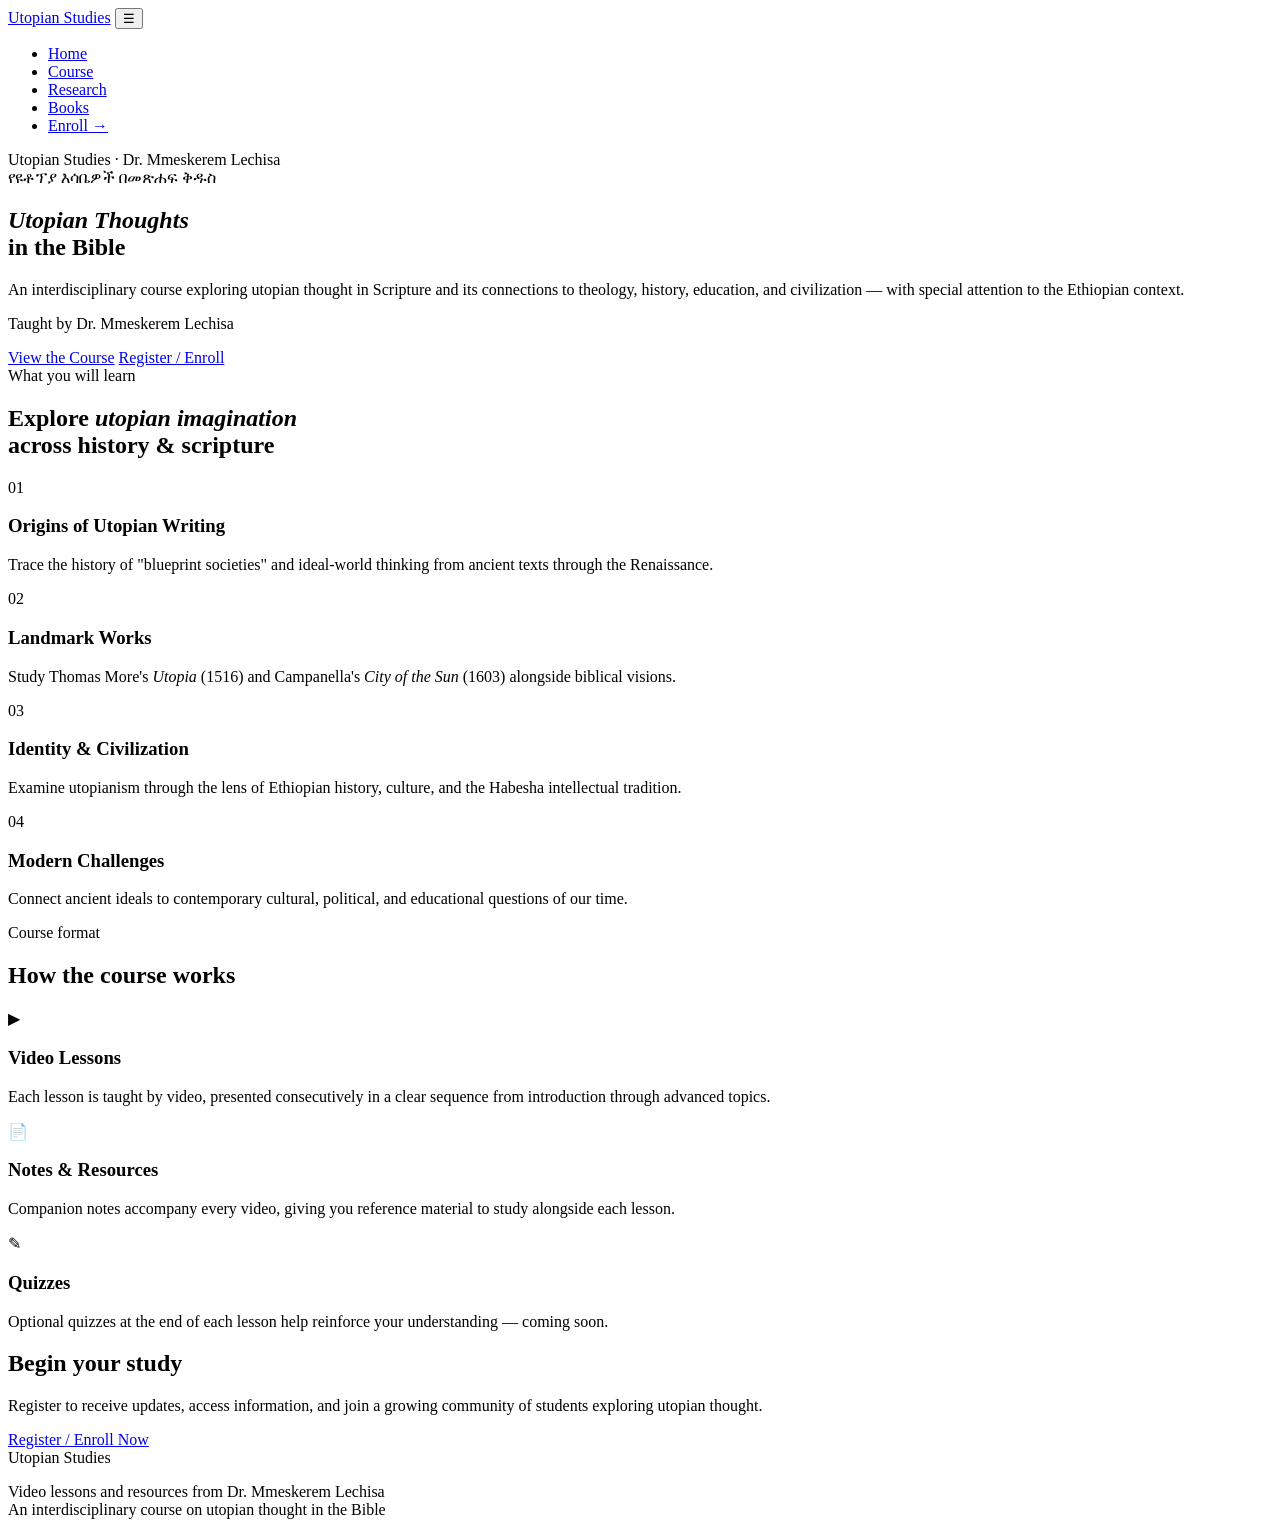
==== index.html @ aadc256b "Add files via upload" ====
<!DOCTYPE html>
<html lang="en">
<head>
<meta charset="UTF-8">
<meta name="viewport" content="width=device-width, initial-scale=1">
<title>Home | Utopian Studies</title>
<meta name="description" content="Video lessons and resources from Dr. Mmeskerem Lechisa — an interdisciplinary course on utopian thought in the Bible.">
<link rel="preconnect" href="https://fonts.googleapis.com">
<link href="https://fonts.googleapis.com/css2?family=Playfair+Display:ital,wght@0,400;0,600;1,400&family=Crimson+Pro:ital,wght@0,300;0,400;0,500;1,300;1,400&display=swap" rel="stylesheet">
<link rel="stylesheet" href="css/style.css">
</head>
<body>

<nav>
  <a class="nav-brand" href="index.html">Utopian Studies</a>
  <button class="nav-toggle" aria-label="Toggle menu">☰</button>
  <ul class="nav-links">
    <li><a href="index.html" class="active">Home</a></li>
    <li><a href="course.html">Course</a></li>
    <li><a href="about.html">Research</a></li>
    <li><a href="books.html">Books</a></li>
    <li><a href="enroll.html" class="nav-enroll">Enroll →</a></li>
  </ul>
</nav>

<section class="hero">
  <div class="hero-bg-pattern"></div>
  <div class="hero-ornament"></div>
  <div class="hero-content">
    <div class="hero-eyebrow">Utopian Studies · Dr. Mmeskerem Lechisa</div>
    <div class="hero-amharic">የዩቶፕያ እሳቤዎች በመጽሐፍ ቅዱስ</div>
    <h1 class="hero-title"><em>Utopian Thoughts</em><br>in the Bible</h1>
    <p class="hero-desc">An interdisciplinary course exploring utopian thought in Scripture and its connections to theology, history, education, and civilization — with special attention to the Ethiopian context.</p>
    <p class="hero-author">Taught by Dr. Mmeskerem Lechisa</p>
    <div class="hero-ctas">
      <a class="btn-primary" href="course.html">View the Course</a>
      <a class="btn-outline" href="enroll.html">Register / Enroll</a>
    </div>
  </div>
</section>

<div class="gold-divider"></div>

<div class="section">
  <div class="section-label">What you will learn</div>
  <h2 class="section-title">Explore <em>utopian imagination</em><br>across history &amp; scripture</h2>

  <div class="learn-grid">
    <div class="learn-card">
      <div class="learn-num">01</div>
      <h3>Origins of Utopian Writing</h3>
      <p>Trace the history of "blueprint societies" and ideal-world thinking from ancient texts through the Renaissance.</p>
    </div>
    <div class="learn-card">
      <div class="learn-num">02</div>
      <h3>Landmark Works</h3>
      <p>Study Thomas More's <em>Utopia</em> (1516) and Campanella's <em>City of the Sun</em> (1603) alongside biblical visions.</p>
    </div>
    <div class="learn-card">
      <div class="learn-num">03</div>
      <h3>Identity &amp; Civilization</h3>
      <p>Examine utopianism through the lens of Ethiopian history, culture, and the Habesha intellectual tradition.</p>
    </div>
    <div class="learn-card">
      <div class="learn-num">04</div>
      <h3>Modern Challenges</h3>
      <p>Connect ancient ideals to contemporary cultural, political, and educational questions of our time.</p>
    </div>
  </div>
</div>

<div class="format-section">
  <div class="section format-section-inner">
    <div class="section-label">Course format</div>
    <h2 class="section-title">How the course works</h2>
    <div class="format-grid">
      <div class="format-card">
        <div class="format-icon">▶</div>
        <h3>Video Lessons</h3>
        <p>Each lesson is taught by video, presented consecutively in a clear sequence from introduction through advanced topics.</p>
      </div>
      <div class="format-card">
        <div class="format-icon">📄</div>
        <h3>Notes &amp; Resources</h3>
        <p>Companion notes accompany every video, giving you reference material to study alongside each lesson.</p>
      </div>
      <div class="format-card">
        <div class="format-icon">✎</div>
        <h3>Quizzes</h3>
        <p>Optional quizzes at the end of each lesson help reinforce your understanding — coming soon.</p>
      </div>
    </div>
  </div>
</div>

<div class="register-section">
  <h2>Begin your study</h2>
  <p>Register to receive updates, access information, and join a growing community of students exploring utopian thought.</p>
  <a class="btn-dark" href="enroll.html">Register / Enroll Now</a>
</div>

<footer>
  <div class="footer-brand">Utopian Studies</div>
  <p>Video lessons and resources from Dr. Mmeskerem Lechisa<br>
  An interdisciplinary course on utopian thought in the Bible</p>
</footer>

<script src="js/nav.js"></script>
</body>
</html>
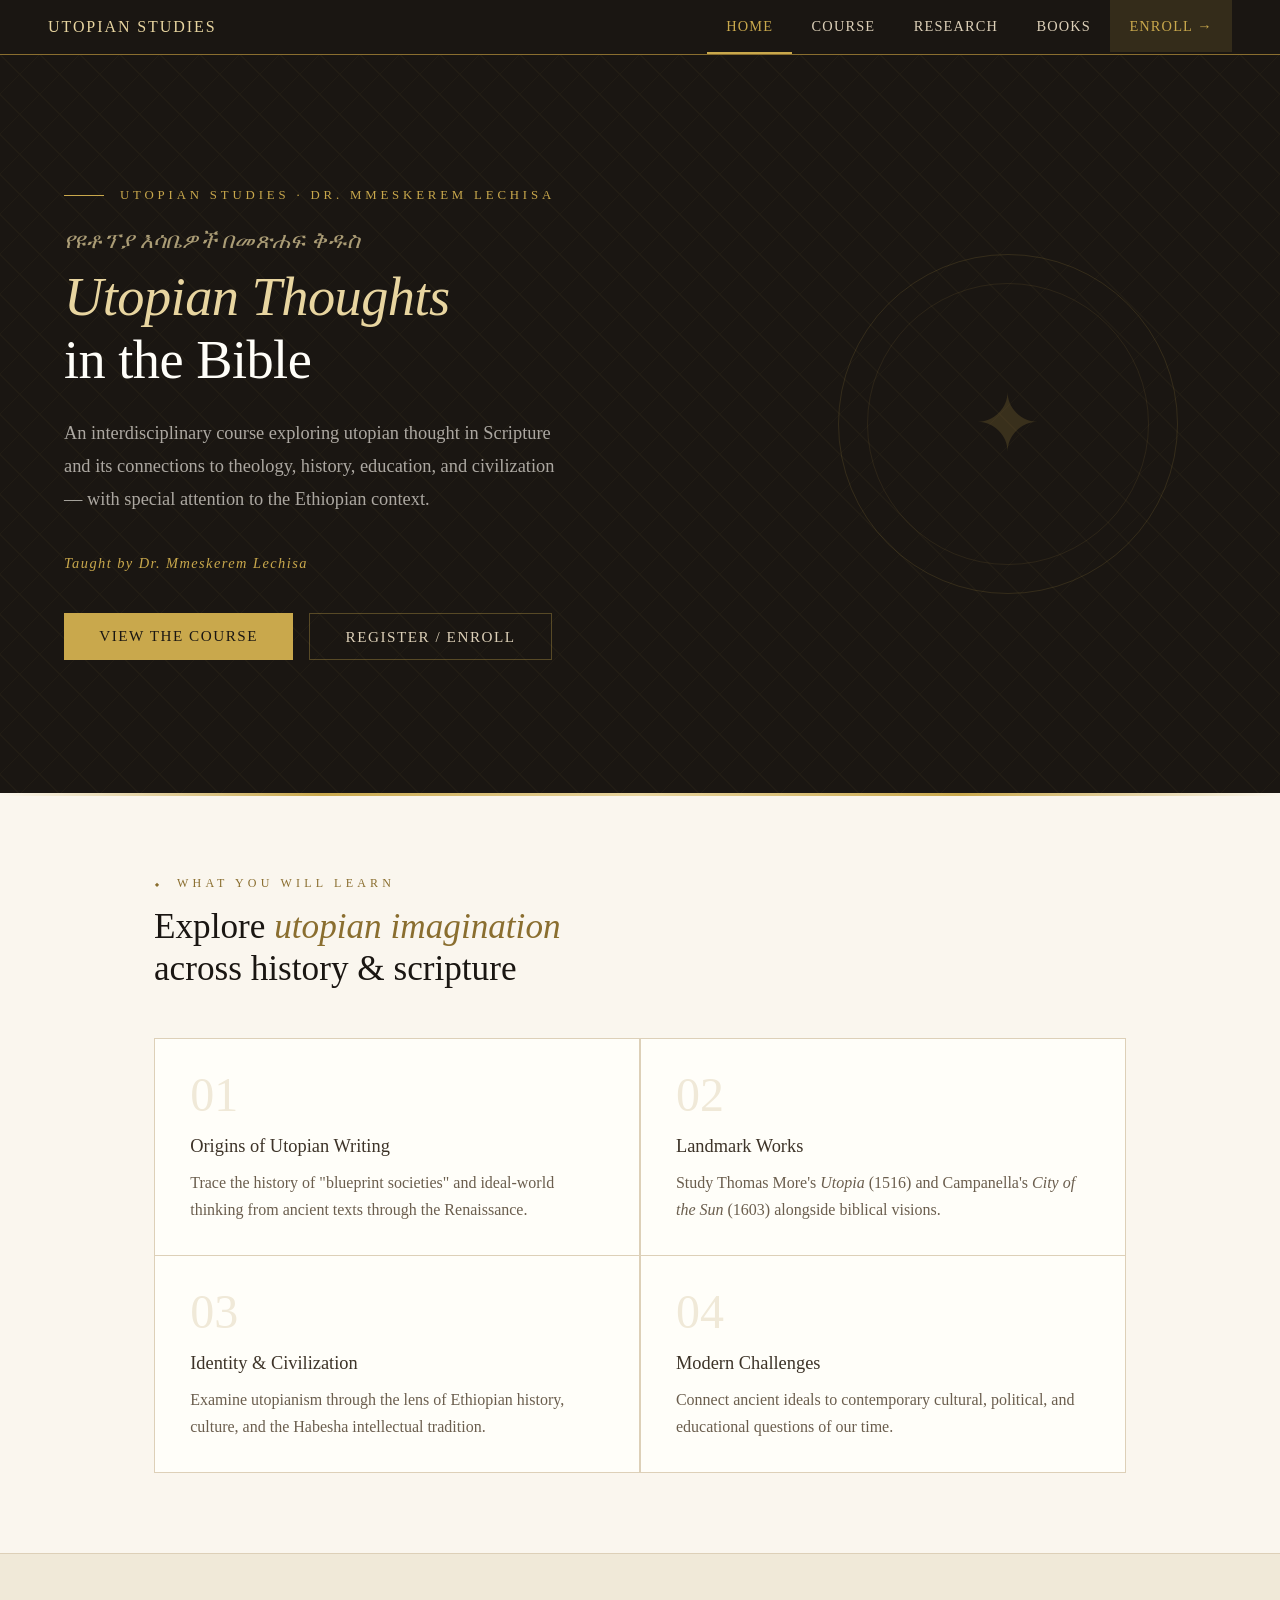
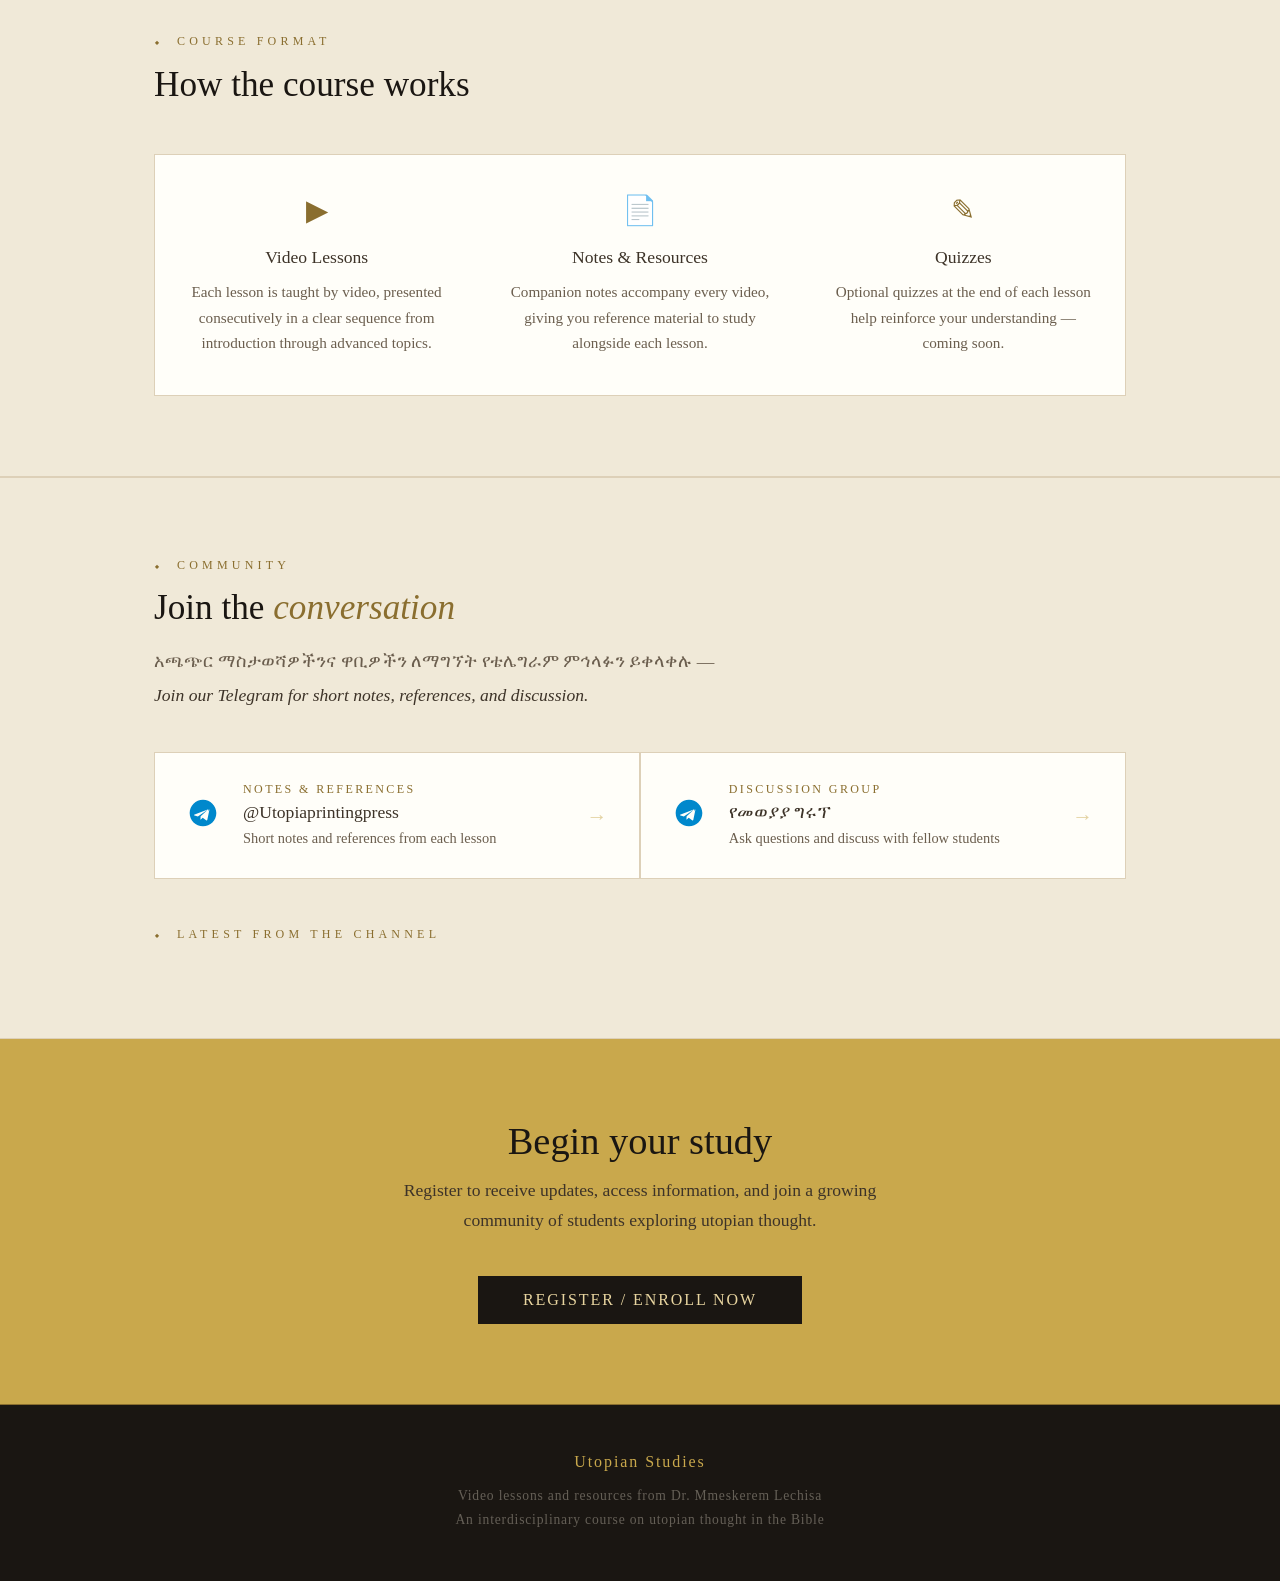
==== commit 0f30e041: "Add files via upload" ====
--- a/index.html
+++ b/index.html
@@ -8,6 +8,27 @@
 <link rel="preconnect" href="https://fonts.googleapis.com">
 <link href="https://fonts.googleapis.com/css2?family=Playfair+Display:ital,wght@0,400;0,600;1,400&family=Crimson+Pro:ital,wght@0,300;0,400;0,500;1,300;1,400&display=swap" rel="stylesheet">
 <link rel="stylesheet" href="css/style.css">
+<style>
+.telegram-section{background:var(--parchment-dark);border-top:1px solid var(--parchment-border);border-bottom:1px solid var(--parchment-border)}
+.telegram-inner{padding-top:5rem;padding-bottom:5rem}
+.telegram-intro{font-size:1.1rem;color:var(--ink-soft);line-height:1.9;margin-bottom:2.5rem;max-width:620px}
+.telegram-intro em{color:var(--ink-mid);font-style:italic}
+.telegram-cards{display:grid;grid-template-columns:1fr 1fr;gap:1.5px;background:var(--parchment-border);border:1.5px solid var(--parchment-border);margin-bottom:3rem}
+.tg-card{background:var(--white);padding:1.8rem 2rem;display:flex;align-items:center;gap:1.5rem;text-decoration:none;transition:background 0.2s}
+.tg-card:hover{background:var(--parchment)}
+.tg-icon{color:#0088cc;flex-shrink:0}
+.tg-info{flex:1}
+.tg-label{font-size:0.75rem;letter-spacing:0.2em;text-transform:uppercase;color:var(--gold-dark);margin-bottom:0.3rem}
+.tg-name{font-family:'Playfair Display',serif;font-size:1.1rem;color:var(--ink-mid);margin-bottom:0.3rem}
+.tg-desc{font-size:0.9rem;color:var(--ink-soft);line-height:1.5}
+.tg-arrow{color:var(--gold);font-size:1.3rem;opacity:0.5;transition:opacity 0.2s,transform 0.2s;flex-shrink:0}
+.tg-card:hover .tg-arrow{opacity:1;transform:translateX(4px)}
+.tg-embed-wrap{max-width:540px}
+@media(max-width:700px){
+  .telegram-cards{grid-template-columns:1fr}
+  .tg-embed-wrap{max-width:100%}
+}
+</style>
 </head>
 <body>
 
@@ -93,6 +114,58 @@
   </div>
 </div>
 
+
+<!-- Telegram Community Section -->
+<div class="telegram-section">
+  <div class="section telegram-inner">
+    <div class="section-label">Community</div>
+    <h2 class="section-title">Join the <em>conversation</em></h2>
+    <p class="telegram-intro">አጫጭር ማስታወሻዎችንና ዋቢዎችን ለማግኘት የቴሌግራም ምኅላፉን ይቀላቀሉ —<br>
+    <em>Join our Telegram for short notes, references, and discussion.</em></p>
+
+    <div class="telegram-cards">
+      <a class="tg-card" href="https://t.me/Utopiaprintingpress" target="_blank" rel="noopener">
+        <div class="tg-icon">
+          <svg viewBox="0 0 24 24" fill="none" xmlns="http://www.w3.org/2000/svg" width="32" height="32">
+            <path d="M12 2C6.477 2 2 6.477 2 12s4.477 10 10 10 10-4.477 10-10S17.523 2 12 2zm4.93 7.057l-1.68 7.921c-.125.558-.453.694-.917.432l-2.54-1.873-1.226 1.18c-.135.135-.25.25-.512.25l.183-2.584 4.705-4.25c.204-.183-.045-.283-.316-.1L8.145 14.71l-2.503-.782c-.544-.17-.555-.544.114-.805l9.773-3.768c.453-.163.85.112.4 1.702z" fill="currentColor"/>
+          </svg>
+        </div>
+        <div class="tg-info">
+          <div class="tg-label">Notes &amp; References</div>
+          <div class="tg-name">@Utopiaprintingpress</div>
+          <div class="tg-desc">Short notes and references from each lesson</div>
+        </div>
+        <div class="tg-arrow">→</div>
+      </a>
+
+      <a class="tg-card" href="https://t.me/+PyIFdfa0aEAzMmNk" target="_blank" rel="noopener">
+        <div class="tg-icon">
+          <svg viewBox="0 0 24 24" fill="none" xmlns="http://www.w3.org/2000/svg" width="32" height="32">
+            <path d="M12 2C6.477 2 2 6.477 2 12s4.477 10 10 10 10-4.477 10-10S17.523 2 12 2zm4.93 7.057l-1.68 7.921c-.125.558-.453.694-.917.432l-2.54-1.873-1.226 1.18c-.135.135-.25.25-.512.25l.183-2.584 4.705-4.25c.204-.183-.045-.283-.316-.1L8.145 14.71l-2.503-.782c-.544-.17-.555-.544.114-.805l9.773-3.768c.453-.163.85.112.4 1.702z" fill="currentColor"/>
+          </svg>
+        </div>
+        <div class="tg-info">
+          <div class="tg-label">Discussion Group</div>
+          <div class="tg-name">የመወያያ ግሩፕ</div>
+          <div class="tg-desc">Ask questions and discuss with fellow students</div>
+        </div>
+        <div class="tg-arrow">→</div>
+      </a>
+    </div>
+
+    <!-- Embedded Telegram channel posts -->
+    <div class="tg-embed-wrap">
+      <div class="section-label" style="margin-bottom:1rem">Latest from the channel</div>
+      <script async src="https://telegram.org/js/telegram-widget.js?22"
+        data-telegram-post="Utopiaprintingpress/1"
+        data-width="100%"
+        data-color="C9A84C"
+        data-dark-color="E8D5A0">
+      </script>
+    </div>
+  </div>
+</div>
+
 <div class="register-section">
   <h2>Begin your study</h2>
   <p>Register to receive updates, access information, and join a growing community of students exploring utopian thought.</p>
--- a/css/style.css
+++ b/css/style.css
@@ -0,0 +1,866 @@
+/* =============================================
+   Utopian Studies — Main Stylesheet
+   ============================================= */
+
+*{margin:0;padding:0;box-sizing:border-box}
+
+:root{
+  --gold:#C9A84C;
+  --gold-light:#E8D5A0;
+  --gold-dark:#8A6E2F;
+  --ink:#1A1612;
+  --ink-mid:#3D3328;
+  --ink-soft:#6B5E4E;
+  --parchment:#FAF6EE;
+  --parchment-dark:#F0E9D8;
+  --parchment-border:#DDD0B8;
+  --white:#FFFEF9;
+}
+
+html{scroll-behavior:smooth}
+
+body{
+  background:var(--parchment);
+  font-family:'Crimson Pro',Georgia,serif;
+  font-weight:300;
+  color:var(--ink);
+  min-height:100vh;
+  overflow-x:hidden;
+  font-size:17px;
+}
+
+/* ---- NAVIGATION ---- */
+nav{
+  background:var(--ink);
+  padding:0 3rem;
+  display:flex;
+  align-items:center;
+  justify-content:space-between;
+  position:sticky;
+  top:0;
+  z-index:100;
+  border-bottom:1px solid var(--gold-dark);
+}
+
+.nav-brand{
+  font-family:'Playfair Display',serif;
+  font-size:1rem;
+  color:var(--gold-light);
+  letter-spacing:0.12em;
+  text-transform:uppercase;
+  padding:1.1rem 0;
+  font-weight:400;
+  text-decoration:none;
+  white-space:nowrap;
+}
+
+.nav-links{
+  display:flex;
+  gap:0;
+  list-style:none;
+}
+
+.nav-links li a{
+  display:block;
+  padding:1.1rem 1.2rem;
+  font-family:'Crimson Pro',serif;
+  font-size:0.9rem;
+  letter-spacing:0.08em;
+  color:var(--parchment-border);
+  text-decoration:none;
+  text-transform:uppercase;
+  transition:color 0.2s,background 0.2s;
+  white-space:nowrap;
+}
+
+.nav-links li a:hover{
+  color:var(--gold-light);
+  background:rgba(201,168,76,0.08);
+}
+
+.nav-links li a.active{
+  color:var(--gold);
+  border-bottom:2px solid var(--gold);
+}
+
+.nav-enroll{
+  background:rgba(201,168,76,0.15);
+  color:var(--gold) !important;
+}
+
+.nav-enroll:hover{
+  background:rgba(201,168,76,0.25) !important;
+}
+
+/* Mobile nav toggle */
+.nav-toggle{
+  display:none;
+  background:none;
+  border:1px solid rgba(201,168,76,0.3);
+  color:var(--gold);
+  font-size:1.2rem;
+  padding:0.4rem 0.7rem;
+  cursor:pointer;
+}
+
+/* ---- HERO ---- */
+.hero{
+  min-height:82vh;
+  display:flex;
+  align-items:center;
+  position:relative;
+  overflow:hidden;
+  background:var(--ink);
+}
+
+.hero-bg-pattern{
+  position:absolute;
+  inset:0;
+  opacity:0.04;
+  background-image:
+    repeating-linear-gradient(45deg,var(--gold) 0,var(--gold) 1px,transparent 0,transparent 50%),
+    repeating-linear-gradient(-45deg,var(--gold) 0,var(--gold) 1px,transparent 0,transparent 50%);
+  background-size:40px 40px;
+}
+
+.hero-ornament{
+  position:absolute;
+  top:50%;
+  right:8%;
+  transform:translateY(-50%);
+  width:340px;
+  height:340px;
+  border:1px solid rgba(201,168,76,0.15);
+  border-radius:50%;
+  display:flex;
+  align-items:center;
+  justify-content:center;
+  pointer-events:none;
+}
+
+.hero-ornament::before{
+  content:'';
+  position:absolute;
+  width:280px;
+  height:280px;
+  border:1px solid rgba(201,168,76,0.1);
+  border-radius:50%;
+}
+
+.hero-ornament::after{
+  content:'✦';
+  font-size:5rem;
+  color:rgba(201,168,76,0.18);
+  line-height:1;
+}
+
+.hero-content{
+  position:relative;
+  z-index:2;
+  max-width:660px;
+  padding:5rem 3rem 5rem 4rem;
+}
+
+.hero-eyebrow{
+  font-family:'Crimson Pro',serif;
+  font-size:0.8rem;
+  letter-spacing:0.3em;
+  color:var(--gold);
+  text-transform:uppercase;
+  margin-bottom:1.4rem;
+  display:flex;
+  align-items:center;
+  gap:1rem;
+}
+
+.hero-eyebrow::before{
+  content:'';
+  display:inline-block;
+  width:40px;
+  height:1px;
+  background:var(--gold);
+  flex-shrink:0;
+}
+
+.hero-amharic{
+  font-family:'Playfair Display',serif;
+  font-style:italic;
+  font-size:1.4rem;
+  color:var(--gold-light);
+  margin-bottom:0.6rem;
+  opacity:0.7;
+  line-height:1.4;
+}
+
+.hero-title{
+  font-family:'Playfair Display',serif;
+  font-size:3.4rem;
+  font-weight:400;
+  color:var(--white);
+  line-height:1.15;
+  margin-bottom:1.6rem;
+  letter-spacing:-0.01em;
+}
+
+.hero-title em{
+  font-style:italic;
+  color:var(--gold-light);
+}
+
+.hero-desc{
+  font-size:1.15rem;
+  color:rgba(250,246,238,0.65);
+  line-height:1.8;
+  margin-bottom:2.4rem;
+  max-width:500px;
+  font-weight:300;
+}
+
+.hero-author{
+  font-size:0.9rem;
+  color:var(--gold);
+  letter-spacing:0.1em;
+  margin-bottom:2.6rem;
+  font-style:italic;
+}
+
+.hero-ctas{
+  display:flex;
+  gap:1rem;
+  flex-wrap:wrap;
+}
+
+/* ---- BUTTONS ---- */
+.btn-primary{
+  background:var(--gold);
+  color:var(--ink);
+  border:none;
+  padding:0.85rem 2.2rem;
+  font-family:'Crimson Pro',serif;
+  font-size:0.95rem;
+  font-weight:500;
+  letter-spacing:0.1em;
+  text-transform:uppercase;
+  cursor:pointer;
+  transition:background 0.2s,transform 0.15s;
+  text-decoration:none;
+  display:inline-block;
+}
+
+.btn-primary:hover{background:var(--gold-light);transform:translateY(-1px)}
+
+.btn-outline{
+  background:transparent;
+  color:var(--parchment-border);
+  border:1px solid rgba(201,168,76,0.35);
+  padding:0.85rem 2.2rem;
+  font-family:'Crimson Pro',serif;
+  font-size:0.95rem;
+  font-weight:400;
+  letter-spacing:0.1em;
+  text-transform:uppercase;
+  cursor:pointer;
+  transition:border-color 0.2s,color 0.2s,transform 0.15s;
+  text-decoration:none;
+  display:inline-block;
+}
+
+.btn-outline:hover{border-color:var(--gold);color:var(--gold);transform:translateY(-1px)}
+
+.btn-dark{
+  background:var(--ink);
+  color:var(--gold-light);
+  border:none;
+  padding:0.95rem 2.8rem;
+  font-family:'Crimson Pro',serif;
+  font-size:1rem;
+  font-weight:500;
+  letter-spacing:0.12em;
+  text-transform:uppercase;
+  cursor:pointer;
+  transition:background 0.2s,transform 0.15s;
+  text-decoration:none;
+  display:inline-block;
+}
+
+.btn-dark:hover{background:var(--ink-mid);transform:translateY(-1px)}
+
+/* ---- DIVIDER ---- */
+.gold-divider{
+  height:3px;
+  background:linear-gradient(90deg,transparent,var(--gold),var(--gold-light),var(--gold),transparent);
+}
+
+/* ---- SECTIONS ---- */
+.section{
+  padding:5rem 4rem;
+  max-width:1100px;
+  margin:0 auto;
+}
+
+.section-label{
+  font-size:0.75rem;
+  letter-spacing:0.35em;
+  text-transform:uppercase;
+  color:var(--gold-dark);
+  margin-bottom:0.9rem;
+  display:flex;
+  align-items:center;
+  gap:0.8rem;
+}
+
+.section-label::before{content:'⬥';font-size:0.6rem}
+
+.section-title{
+  font-family:'Playfair Display',serif;
+  font-size:2.2rem;
+  font-weight:400;
+  color:var(--ink);
+  line-height:1.2;
+  margin-bottom:1rem;
+}
+
+.section-title em{font-style:italic;color:var(--gold-dark)}
+
+/* ---- LEARN GRID ---- */
+.learn-grid{
+  display:grid;
+  grid-template-columns:repeat(2,1fr);
+  gap:1.5px;
+  margin-top:3rem;
+  background:var(--parchment-border);
+  border:1.5px solid var(--parchment-border);
+}
+
+.learn-card{
+  background:var(--white);
+  padding:2rem 2.2rem;
+  transition:background 0.2s;
+}
+
+.learn-card:hover{background:var(--parchment)}
+
+.learn-num{
+  font-family:'Playfair Display',serif;
+  font-size:3rem;
+  font-weight:400;
+  color:var(--parchment-dark);
+  line-height:1;
+  margin-bottom:1rem;
+}
+
+.learn-card h3{
+  font-family:'Playfair Display',serif;
+  font-size:1.15rem;
+  font-weight:400;
+  color:var(--ink-mid);
+  margin-bottom:0.6rem;
+  line-height:1.3;
+}
+
+.learn-card p{
+  font-size:1rem;
+  color:var(--ink-soft);
+  line-height:1.7;
+}
+
+/* ---- FORMAT SECTION ---- */
+.format-section{
+  background:var(--parchment-dark);
+  border-top:1px solid var(--parchment-border);
+  border-bottom:1px solid var(--parchment-border);
+}
+
+.format-section-inner{padding-top:5rem;padding-bottom:5rem}
+
+.format-grid{
+  display:grid;
+  grid-template-columns:repeat(3,1fr);
+  gap:0;
+  margin-top:3rem;
+  border:1px solid var(--parchment-border);
+  background:var(--parchment-border);
+}
+
+.format-card{
+  background:var(--white);
+  padding:2.4rem 2rem;
+  text-align:center;
+}
+
+.format-icon{
+  font-size:1.8rem;
+  color:var(--gold-dark);
+  margin-bottom:1.2rem;
+}
+
+.format-card h3{
+  font-family:'Playfair Display',serif;
+  font-size:1.1rem;
+  font-weight:400;
+  color:var(--ink-mid);
+  margin-bottom:0.7rem;
+}
+
+.format-card p{
+  font-size:0.95rem;
+  color:var(--ink-soft);
+  line-height:1.7;
+}
+
+/* ---- REGISTER SECTION ---- */
+.register-section{
+  background:var(--gold);
+  padding:5rem 4rem;
+  text-align:center;
+}
+
+.register-section h1,
+.register-section h2{
+  font-family:'Playfair Display',serif;
+  font-size:2.4rem;
+  font-weight:400;
+  color:var(--ink);
+  margin-bottom:0.8rem;
+}
+
+.register-section p{
+  font-size:1.1rem;
+  color:var(--ink-mid);
+  margin-bottom:2.5rem;
+  max-width:480px;
+  margin-left:auto;
+  margin-right:auto;
+  line-height:1.7;
+}
+
+/* ---- PAGE HERO DARK ---- */
+.page-hero-dark{
+  background:var(--ink);
+  padding:4rem 0 3rem;
+}
+
+.page-hero-title{
+  font-family:'Playfair Display',serif;
+  font-size:2.8rem;
+  font-weight:400;
+  color:var(--white);
+  line-height:1.2;
+  margin-top:0.5rem;
+}
+
+.page-hero-desc{
+  color:rgba(240,233,216,0.55);
+  font-size:1.05rem;
+  margin-top:1rem;
+  max-width:560px;
+  line-height:1.7;
+}
+
+/* ---- LESSONS ---- */
+.lessons-bg{
+  background:var(--ink);
+  padding:4rem 0;
+}
+
+.lessons-inner{
+  max-width:1100px;
+  margin:0 auto;
+  padding:0 4rem;
+}
+
+.what-youll-learn{
+  margin-bottom:3rem;
+}
+
+.learn-bullets{
+  list-style:none;
+  margin-top:1.2rem;
+  display:flex;
+  flex-direction:column;
+  gap:0.8rem;
+}
+
+.learn-bullets li{
+  color:rgba(240,233,216,0.65);
+  font-size:1.05rem;
+  line-height:1.6;
+  padding-left:1.5rem;
+  position:relative;
+}
+
+.learn-bullets li::before{
+  content:'⬥';
+  position:absolute;
+  left:0;
+  color:var(--gold);
+  font-size:0.7rem;
+  top:0.35em;
+}
+
+.learn-bullets li em{color:var(--gold-light);font-style:italic}
+
+.lessons-list{
+  margin-top:1.5rem;
+  display:flex;
+  flex-direction:column;
+  gap:0;
+  border:1px solid rgba(201,168,76,0.2);
+}
+
+.lesson-row{
+  display:flex;
+  align-items:center;
+  gap:2rem;
+  padding:1.5rem 2rem;
+  border-bottom:1px solid rgba(201,168,76,0.12);
+  cursor:pointer;
+  transition:background 0.2s;
+  text-decoration:none;
+  color:inherit;
+}
+
+.lesson-row:last-child{border-bottom:none}
+
+.lesson-row:hover{background:rgba(201,168,76,0.07)}
+
+.lesson-num{
+  font-family:'Playfair Display',serif;
+  font-size:1.6rem;
+  font-weight:400;
+  color:var(--gold);
+  min-width:2.5rem;
+  opacity:0.7;
+}
+
+.lesson-info{flex:1}
+
+.lesson-title{
+  font-family:'Playfair Display',serif;
+  font-size:1.05rem;
+  color:var(--parchment-border);
+  font-weight:400;
+  margin-bottom:0.2rem;
+}
+
+.lesson-sub{
+  font-size:0.88rem;
+  color:rgba(240,233,216,0.4);
+  letter-spacing:0.05em;
+}
+
+.lesson-arrow{
+  color:var(--gold);
+  opacity:0.5;
+  font-size:1.2rem;
+  transition:opacity 0.2s,transform 0.2s;
+}
+
+.lesson-row:hover .lesson-arrow{opacity:1;transform:translateX(4px)}
+
+.lesson-badge{
+  font-size:0.72rem;
+  letter-spacing:0.1em;
+  text-transform:uppercase;
+  padding:0.3rem 0.8rem;
+  color:var(--gold);
+  border:1px solid rgba(201,168,76,0.3);
+}
+
+/* ---- LESSON DETAIL PAGE ---- */
+.lesson-breadcrumb{
+  margin-bottom:1.5rem;
+}
+
+.lesson-breadcrumb a{
+  color:rgba(240,233,216,0.45);
+  font-size:0.9rem;
+  letter-spacing:0.06em;
+  text-decoration:none;
+  text-transform:uppercase;
+  transition:color 0.2s;
+}
+
+.lesson-breadcrumb a:hover{color:var(--gold)}
+
+.lesson-body{padding-top:4rem;padding-bottom:4rem}
+
+.video-placeholder{
+  width:100%;
+  aspect-ratio:16/9;
+  background:var(--ink-mid);
+  display:flex;
+  align-items:center;
+  justify-content:center;
+  margin-bottom:3rem;
+  border:1px solid var(--parchment-border);
+}
+
+.video-placeholder iframe{
+  width:100%;
+  height:100%;
+  border:none;
+  display:block;
+}
+
+.video-inner{
+  color:rgba(240,233,216,0.3);
+  font-size:1.1rem;
+  letter-spacing:0.1em;
+  text-align:center;
+}
+
+.lesson-notes{
+  max-width:720px;
+  margin:0 auto;
+}
+
+.lesson-notes h2{
+  font-family:'Playfair Display',serif;
+  font-size:1.6rem;
+  font-weight:400;
+  color:var(--ink);
+  margin-bottom:1.2rem;
+  padding-bottom:0.8rem;
+  border-bottom:1px solid var(--parchment-border);
+}
+
+.lesson-notes h3{
+  font-family:'Playfair Display',serif;
+  font-size:1.2rem;
+  font-weight:400;
+  color:var(--ink-mid);
+  margin:2rem 0 0.8rem;
+}
+
+.lesson-notes p{
+  font-size:1.05rem;
+  color:var(--ink-soft);
+  line-height:1.8;
+  margin-bottom:1rem;
+}
+
+.lesson-notes ul,.lesson-notes ol{
+  margin:0.5rem 0 1.2rem 1.5rem;
+  color:var(--ink-soft);
+  line-height:1.8;
+  font-size:1.05rem;
+}
+
+.lesson-notes li{margin-bottom:0.4rem}
+
+.lesson-nav{
+  display:flex;
+  justify-content:space-between;
+  align-items:center;
+  max-width:720px;
+  margin:3rem auto 0;
+  padding-top:2rem;
+  border-top:1px solid var(--parchment-border);
+  gap:1rem;
+}
+
+/* ---- ABOUT PAGE ---- */
+.about-layout{
+  display:grid;
+  grid-template-columns:1fr 1.8fr;
+  gap:4rem;
+  align-items:start;
+  margin-top:3rem;
+}
+
+.about-portrait{
+  background:var(--parchment-dark);
+  border:1px solid var(--parchment-border);
+  aspect-ratio:3/4;
+  display:flex;
+  flex-direction:column;
+  align-items:center;
+  justify-content:center;
+  gap:1rem;
+}
+
+.portrait-initials{
+  font-family:'Playfair Display',serif;
+  font-size:4rem;
+  color:var(--gold-dark);
+  opacity:0.4;
+}
+
+.portrait-caption{
+  font-size:0.85rem;
+  letter-spacing:0.15em;
+  text-transform:uppercase;
+  color:var(--ink-soft);
+}
+
+.about-body h3{
+  font-family:'Playfair Display',serif;
+  font-size:1.4rem;
+  font-weight:400;
+  color:var(--ink);
+  margin:2rem 0 0.8rem;
+}
+
+.about-body h3:first-child{margin-top:0}
+
+.about-body p{
+  font-size:1.05rem;
+  color:var(--ink-soft);
+  line-height:1.8;
+  margin-bottom:1rem;
+}
+
+.pub-list{
+  list-style:none;
+  display:flex;
+  flex-direction:column;
+  gap:1rem;
+}
+
+.pub-list li{
+  padding:1.2rem;
+  border-left:3px solid var(--gold);
+  background:var(--parchment-dark);
+}
+
+.pub-title{
+  font-family:'Playfair Display',serif;
+  font-size:1rem;
+  color:var(--ink-mid);
+  margin-bottom:0.3rem;
+}
+
+.pub-meta{
+  font-size:0.88rem;
+  color:var(--ink-soft);
+  font-style:italic;
+}
+
+/* ---- BOOKS PAGE ---- */
+.books-grid{
+  display:grid;
+  grid-template-columns:repeat(3,1fr);
+  gap:2rem;
+  margin-top:3rem;
+}
+
+.book-card{display:flex;flex-direction:column}
+
+.book-cover{
+  aspect-ratio:2/3;
+  background:var(--ink-mid);
+  display:flex;
+  align-items:center;
+  justify-content:center;
+  padding:1.5rem;
+  margin-bottom:1rem;
+  position:relative;
+  overflow:hidden;
+}
+
+.book-cover::before{
+  content:'';
+  position:absolute;
+  top:0;right:0;bottom:0;
+  width:8px;
+  background:rgba(201,168,76,0.25);
+}
+
+.book-cover-text{
+  font-family:'Playfair Display',serif;
+  font-size:1rem;
+  font-style:italic;
+  color:var(--gold-light);
+  text-align:center;
+  line-height:1.5;
+  opacity:0.7;
+}
+
+.book-title{
+  font-family:'Playfair Display',serif;
+  font-size:1rem;
+  color:var(--ink-mid);
+  margin-bottom:0.3rem;
+}
+
+.book-meta{
+  font-size:0.88rem;
+  color:var(--ink-soft);
+  font-style:italic;
+}
+
+/* ---- FOOTER ---- */
+footer{
+  background:var(--ink);
+  padding:3rem 4rem;
+  text-align:center;
+  border-top:1px solid var(--gold-dark);
+}
+
+footer p{
+  font-size:0.85rem;
+  color:rgba(240,233,216,0.35);
+  letter-spacing:0.06em;
+  line-height:1.8;
+}
+
+.footer-brand{
+  font-family:'Playfair Display',serif;
+  font-size:1rem;
+  color:var(--gold);
+  margin-bottom:0.8rem;
+  letter-spacing:0.12em;
+}
+
+/* ---- RESPONSIVE ---- */
+@media(max-width:900px){
+  nav{padding:0 1.5rem}
+  .nav-toggle{display:block}
+  .nav-links{
+    display:none;
+    position:absolute;
+    top:100%;
+    left:0;right:0;
+    background:var(--ink);
+    flex-direction:column;
+    border-top:1px solid var(--gold-dark);
+    border-bottom:1px solid var(--gold-dark);
+  }
+  .nav-links.open{display:flex}
+  .nav-links li a{padding:1rem 2rem;border-bottom:1px solid rgba(201,168,76,0.1)}
+  .nav-links li a.active{border-bottom:1px solid rgba(201,168,76,0.1)}
+
+  .hero{min-height:auto}
+  .hero-content{padding:3.5rem 1.5rem}
+  .hero-title{font-size:2.4rem}
+  .hero-ornament{display:none}
+
+  .section{padding:3.5rem 1.5rem}
+  .learn-grid{grid-template-columns:1fr}
+  .format-grid{grid-template-columns:1fr}
+  .books-grid{grid-template-columns:repeat(2,1fr)}
+  .about-layout{grid-template-columns:1fr}
+  .about-portrait{max-width:280px;aspect-ratio:1/1}
+
+  .lessons-inner{padding:0 1.5rem}
+  .lesson-row{padding:1.2rem 1rem;gap:1rem}
+  .lesson-badge{display:none}
+
+  .register-section{padding:4rem 1.5rem}
+  footer{padding:3rem 1.5rem}
+
+  .page-hero-dark .section{padding:3rem 1.5rem}
+  .page-hero-title{font-size:2rem}
+  .lesson-body{padding:3rem 1.5rem}
+  .lesson-nav{flex-direction:column;align-items:stretch;text-align:center}
+}
+
+@media(max-width:540px){
+  .hero-title{font-size:2rem}
+  .section-title{font-size:1.8rem}
+  .books-grid{grid-template-columns:1fr}
+  .hero-ctas{flex-direction:column}
+  .hero-ctas .btn-primary,
+  .hero-ctas .btn-outline{text-align:center}
+}
